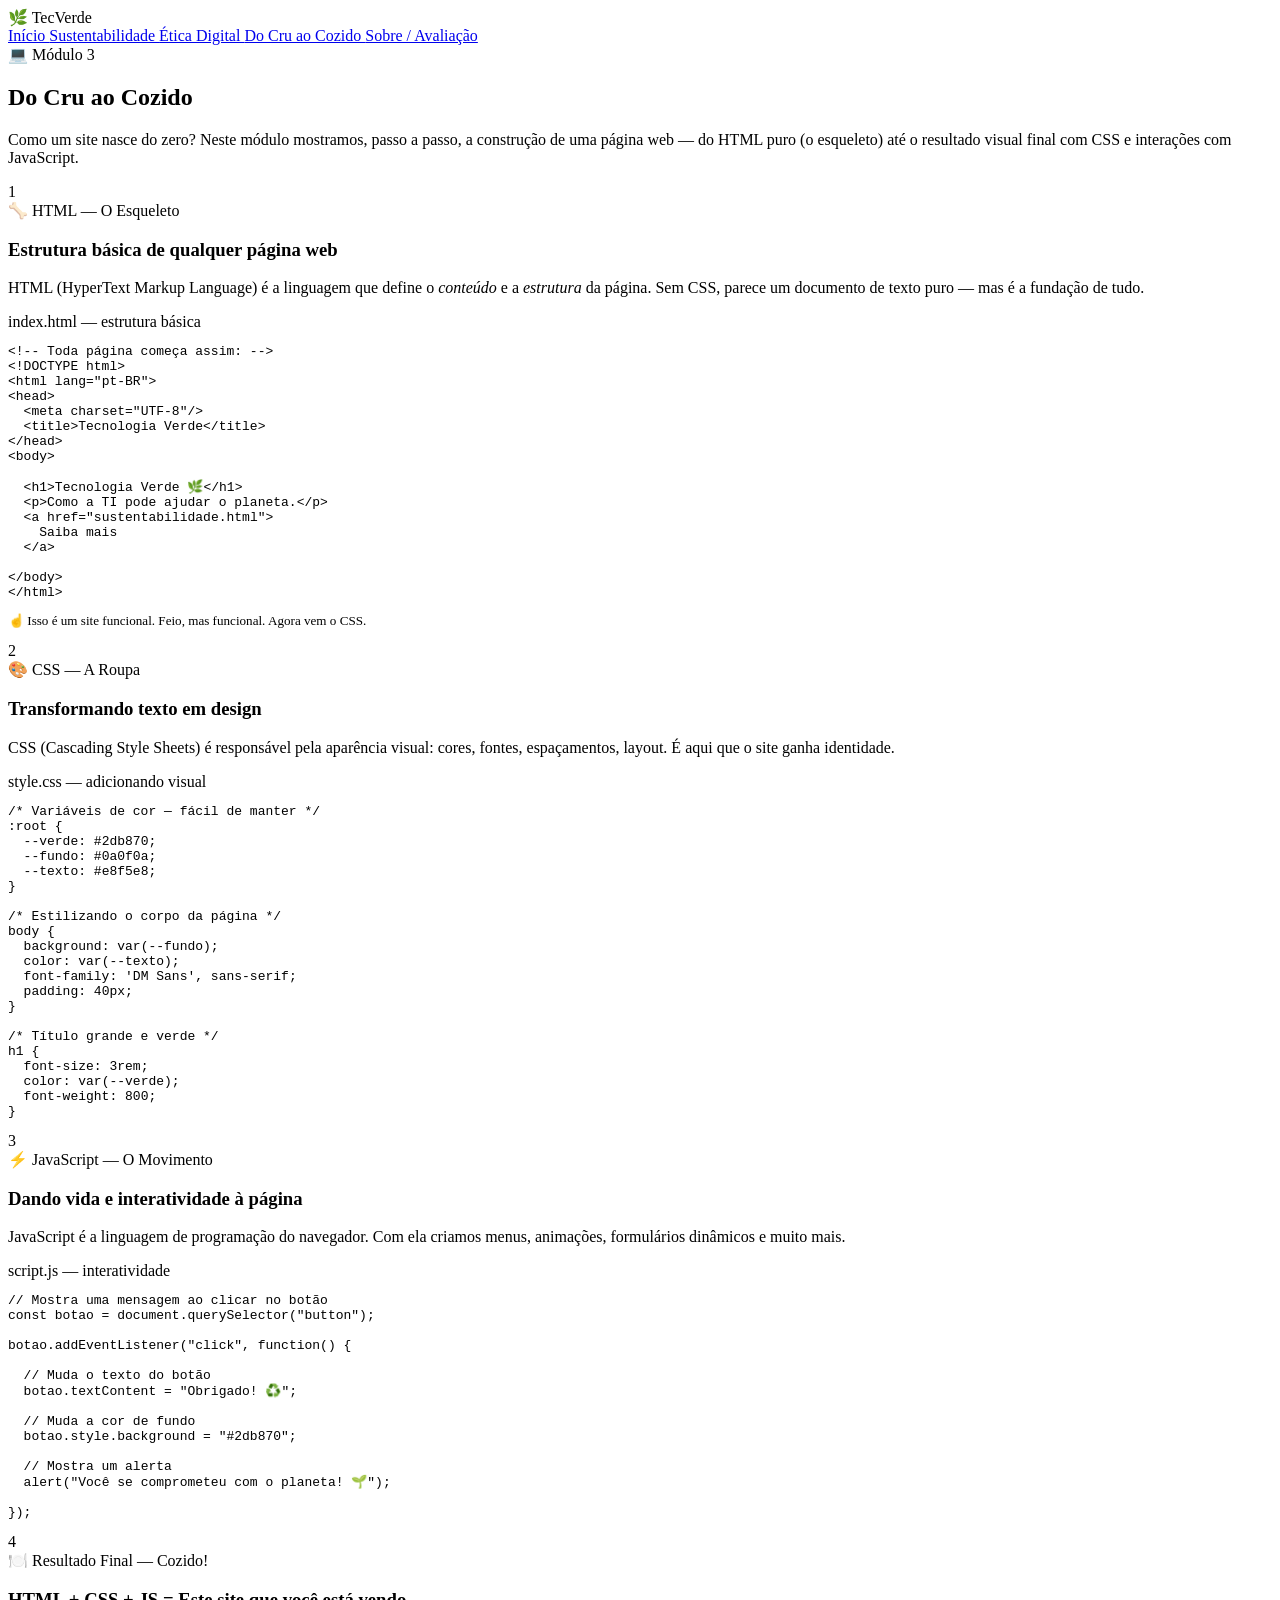
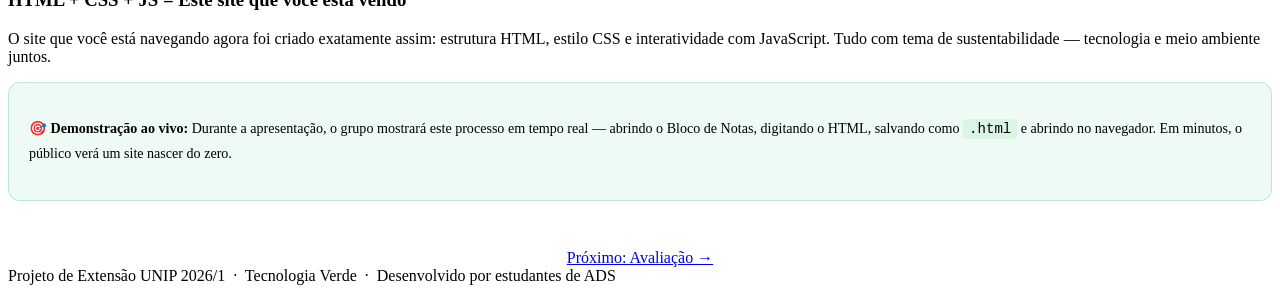
==== cru-ao-cozido.html @ 66eea5ff "Adicionando todos os arquivos HTML Aqui está cada aba do nosso projeto, separado em um arquivo HTML." ====
<!DOCTYPE html>
<html lang="pt-BR">
<head>
    <meta charset="UTF-8" />
    <meta name="viewport" content="width=device-width, initial-scale=1.0" />
    <title>Tecnologia Verde — Como a TI pode ajudar o planeta</title>
    <link href="https://fonts.googleapis.com/css2?family=Syne:wght@400;600;700;800&family=DM+Sans:ital,wght@0,300;0,400;0,500;1,300&display=swap" rel="stylesheet"/>
    <link rel="stylesheet" href="style.css" />
    <link rel="icon" type="image/png" href="plantar.png">
    <script src="script.js"></script>
  </head>
<body>
    <!-- ════════════════ NAV ════════════════ -->
    <nav>
      <div class="nav-logo">
        🌿 Tec<span>Verde</span>
      </div>
      <div class="nav-links">
        <a href="index.html" id="btn-inicio">
          Início
        </a>
        <a href="sustentabilidade.html" id="btn-sustentabilidade">
          Sustentabilidade
        </a>
        <a href="etica.html" id="btn-etica">
          Ética Digital
        </a>
        <a href="cru-ao-cozido.html" id="btn-html">
          Do Cru ao Cozido
        </a>
        <a href="sobre.html" id="btn-sobre">
          Sobre / Avaliação
        </a>
      </div>
    </nav>

    <!-- ════════════════ PÁGINA: DO CRU AO COZIDO ════════════════ -->
    <section class="pagina ativa" id="html">
      <div class="secao">
        <span class="secao-tag">💻 Módulo 3</span>
        <h2 class="secao-titulo">
          Do <span class="verde">Cru</span> ao Cozido
        </h2>
        <p class="secao-intro">
          Como um site nasce do zero? Neste módulo mostramos, passo a passo, a
          construção de uma página web — do HTML puro (o esqueleto) até o
          resultado visual final com CSS e interações com JavaScript.
        </p>

        <!-- ETAPA 1: HTML -->
        <div class="timeline anima">
          <div class="timeline-item">
            <div class="timeline-numero"><span>1</span></div>
            <div class="timeline-conteudo">
              <span class="tl-tag">🦴 HTML — O Esqueleto</span>
              <h3>Estrutura básica de qualquer página web</h3>
              <p>
                HTML (HyperText Markup Language) é a linguagem que define o
                <em>conteúdo</em> e a <em>estrutura</em> da página. Sem CSS,
                parece um documento de texto puro — mas é a fundação de tudo.
              </p>

              <div class="codigo-bloco" style="margin-top: 16px">
                <div class="codigo-header">
                  <span class="dot-r"></span><span class="dot-y"></span
                  ><span class="dot-g"></span>
                  <span class="codigo-label"
                    >index.html — estrutura básica</span
                  >
                </div>
                <pre><span class="c-comment">&lt;!-- Toda página começa assim: --&gt;</span>
<span class="c-tag">&lt;!DOCTYPE html&gt;</span>
<span class="c-tag">&lt;html</span> <span class="c-attr">lang</span>=<span class="c-val">"pt-BR"</span><span class="c-tag">&gt;</span>
<span class="c-tag">&lt;head&gt;</span>
  <span class="c-tag">&lt;meta</span> <span class="c-attr">charset</span>=<span class="c-val">"UTF-8"</span><span class="c-tag">/&gt;</span>
  <span class="c-tag">&lt;title&gt;</span>Tecnologia Verde<span class="c-tag">&lt;/title&gt;</span>
<span class="c-tag">&lt;/head&gt;</span>
<span class="c-tag">&lt;body&gt;</span>

  <span class="c-tag">&lt;h1&gt;</span>Tecnologia Verde 🌿<span class="c-tag">&lt;/h1&gt;</span>
  <span class="c-tag">&lt;p&gt;</span>Como a TI pode ajudar o planeta.<span class="c-tag">&lt;/p&gt;</span>
  <span class="c-tag">&lt;a</span> <span class="c-attr">href</span>=<span class="c-val">"sustentabilidade.html"</span><span class="c-tag">&gt;</span>
    Saiba mais
  <span class="c-tag">&lt;/a&gt;</span>

<span class="c-tag">&lt;/body&gt;</span>
<span class="c-tag">&lt;/html&gt;</span></pre>
              </div>
              <p
                style="
                  margin-top: 12px;
                  font-size: 0.82rem;
                  color: var(--texto-suave);
                "
              >
                ☝️ Isso é um site funcional. Feio, mas funcional. Agora vem o
                CSS.
              </p>
            </div>
          </div>

          <div class="timeline-item">
            <div class="timeline-numero"><span>2</span></div>
            <div class="timeline-conteudo">
              <span class="tl-tag">🎨 CSS — A Roupa</span>
              <h3>Transformando texto em design</h3>
              <p>
                CSS (Cascading Style Sheets) é responsável pela aparência
                visual: cores, fontes, espaçamentos, layout. É aqui que o site
                ganha identidade.
              </p>

              <div class="codigo-bloco" style="margin-top: 16px">
                <div class="codigo-header">
                  <span class="dot-r"></span><span class="dot-y"></span
                  ><span class="dot-g"></span>
                  <span class="codigo-label"
                    >style.css — adicionando visual</span
                  >
                </div>
                <pre><span class="c-comment">/* Variáveis de cor — fácil de manter */</span>
<span class="c-sel">:root</span> {
  <span class="c-prop">--verde</span>: <span class="c-num">#2db870</span>;
  <span class="c-prop">--fundo</span>: <span class="c-num">#0a0f0a</span>;
  <span class="c-prop">--texto</span>: <span class="c-num">#e8f5e8</span>;
}

<span class="c-comment">/* Estilizando o corpo da página */</span>
<span class="c-sel">body</span> {
  <span class="c-prop">background</span>: <span class="c-fn">var</span>(<span class="c-num">--fundo</span>);
  <span class="c-prop">color</span>: <span class="c-fn">var</span>(<span class="c-num">--texto</span>);
  <span class="c-prop">font-family</span>: <span class="c-val">'DM Sans'</span>, sans-serif;
  <span class="c-prop">padding</span>: <span class="c-num">40px</span>;
}

<span class="c-comment">/* Título grande e verde */</span>
<span class="c-sel">h1</span> {
  <span class="c-prop">font-size</span>: <span class="c-num">3rem</span>;
  <span class="c-prop">color</span>: <span class="c-fn">var</span>(<span class="c-num">--verde</span>);
  <span class="c-prop">font-weight</span>: <span class="c-num">800</span>;
}</pre>
              </div>
            </div>
          </div>

          <div class="timeline-item">
            <div class="timeline-numero"><span>3</span></div>
            <div class="timeline-conteudo">
              <span class="tl-tag">⚡ JavaScript — O Movimento</span>
              <h3>Dando vida e interatividade à página</h3>
              <p>
                JavaScript é a linguagem de programação do navegador. Com ela
                criamos menus, animações, formulários dinâmicos e muito mais.
              </p>

              <div class="codigo-bloco" style="margin-top: 16px">
                <div class="codigo-header">
                  <span class="dot-r"></span><span class="dot-y"></span
                  ><span class="dot-g"></span>
                  <span class="codigo-label">script.js — interatividade</span>
                </div>
                <pre><span class="c-comment">// Mostra uma mensagem ao clicar no botão</span>
<span class="c-kw">const</span> botao = document.<span class="c-fn">querySelector</span>(<span class="c-val">"button"</span>);

botao.<span class="c-fn">addEventListener</span>(<span class="c-val">"click"</span>, <span class="c-kw">function</span>() {

  <span class="c-comment">// Muda o texto do botão</span>
  botao.textContent = <span class="c-val">"Obrigado! ♻️"</span>;

  <span class="c-comment">// Muda a cor de fundo</span>
  botao.style.background = <span class="c-val">"#2db870"</span>;

  <span class="c-comment">// Mostra um alerta</span>
  <span class="c-fn">alert</span>(<span class="c-val">"Você se comprometeu com o planeta! 🌱"</span>);

});</pre>
              </div>
            </div>
          </div>

          <div class="timeline-item">
            <div class="timeline-numero"><span>4</span></div>
            <div class="timeline-conteudo">
              <span class="tl-tag">🍽️ Resultado Final — Cozido!</span>
              <h3>HTML + CSS + JS = Este site que você está vendo</h3>
              <p>
                O site que você está navegando agora foi criado exatamente
                assim: estrutura HTML, estilo CSS e interatividade com
                JavaScript. Tudo com tema de sustentabilidade — tecnologia e
                meio ambiente juntos.
              </p>

              <div
                style="
                  margin-top: 16px;
                  padding: 20px;
                  background: rgba(45, 184, 112, 0.08);
                  border: 1px solid rgba(45, 184, 112, 0.25);
                  border-radius: 12px;
                "
              >
                <p
                  style="
                    font-size: 0.88rem;
                    color: var(--texto-suave);
                    line-height: 1.7;
                  "
                >
                  🎯
                  <strong style="color: var(--branco)"
                    >Demonstração ao vivo:</strong
                  >
                  Durante a apresentação, o grupo mostrará este processo em
                  tempo real — abrindo o Bloco de Notas, digitando o HTML,
                  salvando como
                  <code
                    style="
                      color: var(--verde-claro);
                      background: rgba(45, 184, 112, 0.1);
                      padding: 2px 6px;
                      border-radius: 4px;
                    "
                    >.html</code
                  >
                  e abrindo no navegador. Em minutos, o público verá um site
                  nascer do zero.
                </p>
              </div>
            </div>
          </div>
        </div>

        <div style="margin-top: 48px; text-align: center">
          <a class="btn-primario" href="sobre.html">
            Próximo: Avaliação →
          </a>
        </div>
      </div>
    </section>
    <!-- ════════════════ FOOTER ════════════════ -->
    <footer>
      Projeto de Extensão <span>UNIP 2026/1</span> &nbsp;·&nbsp; Tecnologia
      Verde &nbsp;·&nbsp; Desenvolvido por estudantes de <span>ADS</span>
    </footer>
</body>
</html>
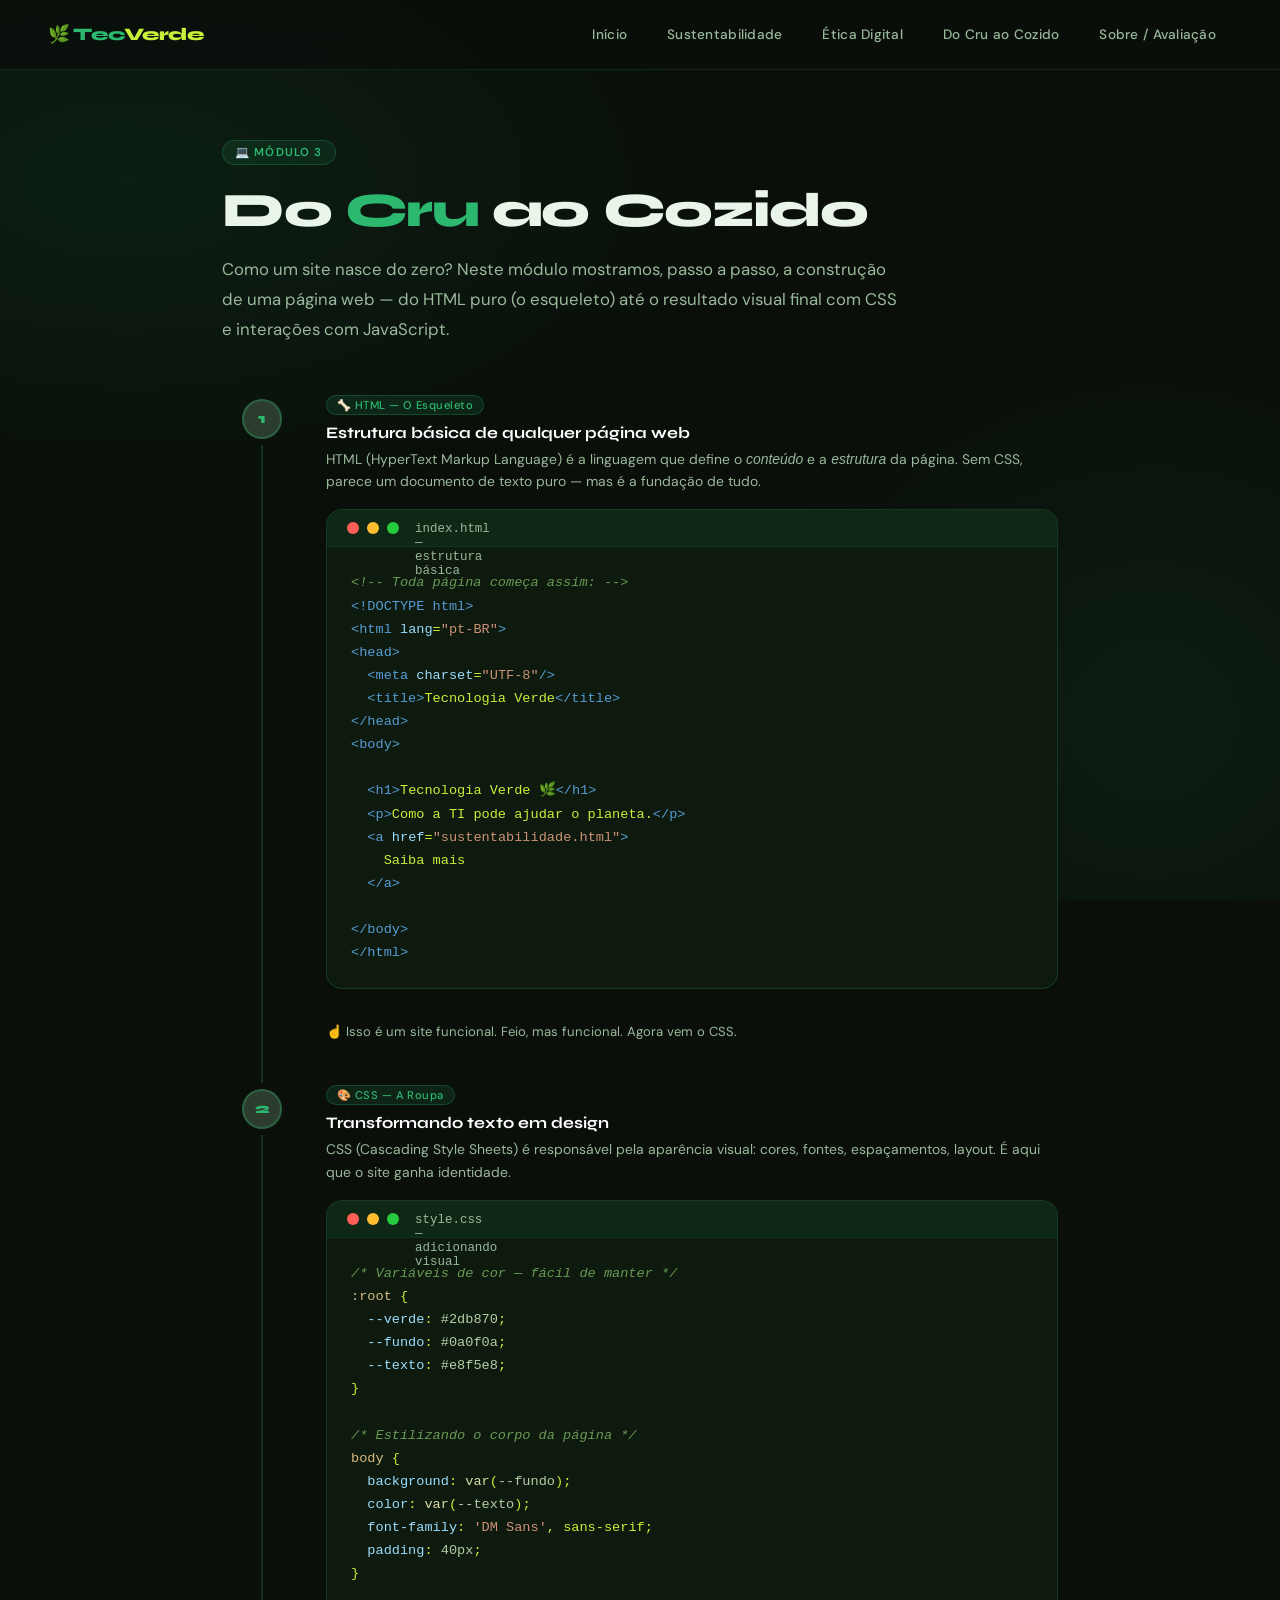
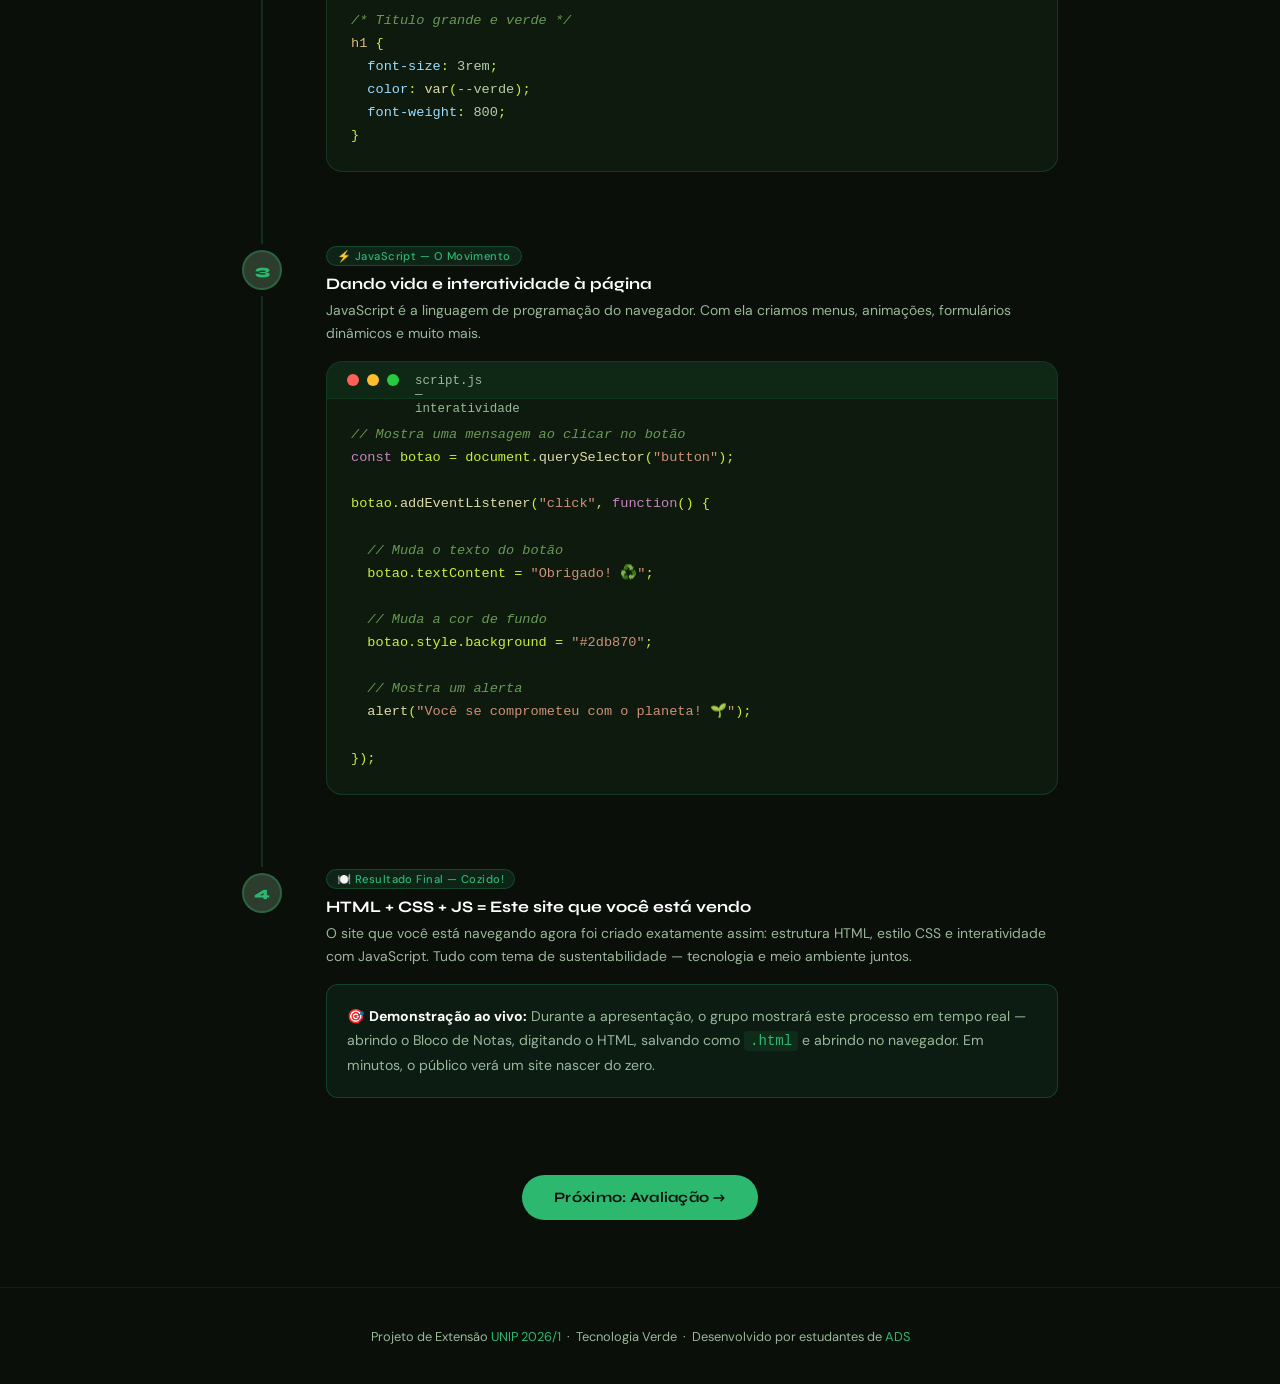
==== commit b093d9b0: "adicionando arquivos HTML" ====
--- a/cru-ao-cozido.html
+++ b/cru-ao-cozido.html
@@ -1,246 +1,246 @@
-<!DOCTYPE html>
-<html lang="pt-BR">
-<head>
-    <meta charset="UTF-8" />
-    <meta name="viewport" content="width=device-width, initial-scale=1.0" />
-    <title>Tecnologia Verde — Como a TI pode ajudar o planeta</title>
-    <link href="https://fonts.googleapis.com/css2?family=Syne:wght@400;600;700;800&family=DM+Sans:ital,wght@0,300;0,400;0,500;1,300&display=swap" rel="stylesheet"/>
-    <link rel="stylesheet" href="style.css" />
-    <link rel="icon" type="image/png" href="plantar.png">
-    <script src="script.js"></script>
-  </head>
-<body>
-    <!-- ════════════════ NAV ════════════════ -->
-    <nav>
-      <div class="nav-logo">
-        🌿 Tec<span>Verde</span>
-      </div>
-      <div class="nav-links">
-        <a href="index.html" id="btn-inicio">
-          Início
-        </a>
-        <a href="sustentabilidade.html" id="btn-sustentabilidade">
-          Sustentabilidade
-        </a>
-        <a href="etica.html" id="btn-etica">
-          Ética Digital
-        </a>
-        <a href="cru-ao-cozido.html" id="btn-html">
-          Do Cru ao Cozido
-        </a>
-        <a href="sobre.html" id="btn-sobre">
-          Sobre / Avaliação
-        </a>
-      </div>
-    </nav>
-
-    <!-- ════════════════ PÁGINA: DO CRU AO COZIDO ════════════════ -->
-    <section class="pagina ativa" id="html">
-      <div class="secao">
-        <span class="secao-tag">💻 Módulo 3</span>
-        <h2 class="secao-titulo">
-          Do <span class="verde">Cru</span> ao Cozido
-        </h2>
-        <p class="secao-intro">
-          Como um site nasce do zero? Neste módulo mostramos, passo a passo, a
-          construção de uma página web — do HTML puro (o esqueleto) até o
-          resultado visual final com CSS e interações com JavaScript.
-        </p>
-
-        <!-- ETAPA 1: HTML -->
-        <div class="timeline anima">
-          <div class="timeline-item">
-            <div class="timeline-numero"><span>1</span></div>
-            <div class="timeline-conteudo">
-              <span class="tl-tag">🦴 HTML — O Esqueleto</span>
-              <h3>Estrutura básica de qualquer página web</h3>
-              <p>
-                HTML (HyperText Markup Language) é a linguagem que define o
-                <em>conteúdo</em> e a <em>estrutura</em> da página. Sem CSS,
-                parece um documento de texto puro — mas é a fundação de tudo.
-              </p>
-
-              <div class="codigo-bloco" style="margin-top: 16px">
-                <div class="codigo-header">
-                  <span class="dot-r"></span><span class="dot-y"></span
-                  ><span class="dot-g"></span>
-                  <span class="codigo-label"
-                    >index.html — estrutura básica</span
-                  >
-                </div>
-                <pre><span class="c-comment">&lt;!-- Toda página começa assim: --&gt;</span>
-<span class="c-tag">&lt;!DOCTYPE html&gt;</span>
-<span class="c-tag">&lt;html</span> <span class="c-attr">lang</span>=<span class="c-val">"pt-BR"</span><span class="c-tag">&gt;</span>
-<span class="c-tag">&lt;head&gt;</span>
-  <span class="c-tag">&lt;meta</span> <span class="c-attr">charset</span>=<span class="c-val">"UTF-8"</span><span class="c-tag">/&gt;</span>
-  <span class="c-tag">&lt;title&gt;</span>Tecnologia Verde<span class="c-tag">&lt;/title&gt;</span>
-<span class="c-tag">&lt;/head&gt;</span>
-<span class="c-tag">&lt;body&gt;</span>
-
-  <span class="c-tag">&lt;h1&gt;</span>Tecnologia Verde 🌿<span class="c-tag">&lt;/h1&gt;</span>
-  <span class="c-tag">&lt;p&gt;</span>Como a TI pode ajudar o planeta.<span class="c-tag">&lt;/p&gt;</span>
-  <span class="c-tag">&lt;a</span> <span class="c-attr">href</span>=<span class="c-val">"sustentabilidade.html"</span><span class="c-tag">&gt;</span>
-    Saiba mais
-  <span class="c-tag">&lt;/a&gt;</span>
-
-<span class="c-tag">&lt;/body&gt;</span>
-<span class="c-tag">&lt;/html&gt;</span></pre>
-              </div>
-              <p
-                style="
-                  margin-top: 12px;
-                  font-size: 0.82rem;
-                  color: var(--texto-suave);
-                "
-              >
-                ☝️ Isso é um site funcional. Feio, mas funcional. Agora vem o
-                CSS.
-              </p>
-            </div>
-          </div>
-
-          <div class="timeline-item">
-            <div class="timeline-numero"><span>2</span></div>
-            <div class="timeline-conteudo">
-              <span class="tl-tag">🎨 CSS — A Roupa</span>
-              <h3>Transformando texto em design</h3>
-              <p>
-                CSS (Cascading Style Sheets) é responsável pela aparência
-                visual: cores, fontes, espaçamentos, layout. É aqui que o site
-                ganha identidade.
-              </p>
-
-              <div class="codigo-bloco" style="margin-top: 16px">
-                <div class="codigo-header">
-                  <span class="dot-r"></span><span class="dot-y"></span
-                  ><span class="dot-g"></span>
-                  <span class="codigo-label"
-                    >style.css — adicionando visual</span
-                  >
-                </div>
-                <pre><span class="c-comment">/* Variáveis de cor — fácil de manter */</span>
-<span class="c-sel">:root</span> {
-  <span class="c-prop">--verde</span>: <span class="c-num">#2db870</span>;
-  <span class="c-prop">--fundo</span>: <span class="c-num">#0a0f0a</span>;
-  <span class="c-prop">--texto</span>: <span class="c-num">#e8f5e8</span>;
-}
-
-<span class="c-comment">/* Estilizando o corpo da página */</span>
-<span class="c-sel">body</span> {
-  <span class="c-prop">background</span>: <span class="c-fn">var</span>(<span class="c-num">--fundo</span>);
-  <span class="c-prop">color</span>: <span class="c-fn">var</span>(<span class="c-num">--texto</span>);
-  <span class="c-prop">font-family</span>: <span class="c-val">'DM Sans'</span>, sans-serif;
-  <span class="c-prop">padding</span>: <span class="c-num">40px</span>;
-}
-
-<span class="c-comment">/* Título grande e verde */</span>
-<span class="c-sel">h1</span> {
-  <span class="c-prop">font-size</span>: <span class="c-num">3rem</span>;
-  <span class="c-prop">color</span>: <span class="c-fn">var</span>(<span class="c-num">--verde</span>);
-  <span class="c-prop">font-weight</span>: <span class="c-num">800</span>;
-}</pre>
-              </div>
-            </div>
-          </div>
-
-          <div class="timeline-item">
-            <div class="timeline-numero"><span>3</span></div>
-            <div class="timeline-conteudo">
-              <span class="tl-tag">⚡ JavaScript — O Movimento</span>
-              <h3>Dando vida e interatividade à página</h3>
-              <p>
-                JavaScript é a linguagem de programação do navegador. Com ela
-                criamos menus, animações, formulários dinâmicos e muito mais.
-              </p>
-
-              <div class="codigo-bloco" style="margin-top: 16px">
-                <div class="codigo-header">
-                  <span class="dot-r"></span><span class="dot-y"></span
-                  ><span class="dot-g"></span>
-                  <span class="codigo-label">script.js — interatividade</span>
-                </div>
-                <pre><span class="c-comment">// Mostra uma mensagem ao clicar no botão</span>
-<span class="c-kw">const</span> botao = document.<span class="c-fn">querySelector</span>(<span class="c-val">"button"</span>);
-
-botao.<span class="c-fn">addEventListener</span>(<span class="c-val">"click"</span>, <span class="c-kw">function</span>() {
-
-  <span class="c-comment">// Muda o texto do botão</span>
-  botao.textContent = <span class="c-val">"Obrigado! ♻️"</span>;
-
-  <span class="c-comment">// Muda a cor de fundo</span>
-  botao.style.background = <span class="c-val">"#2db870"</span>;
-
-  <span class="c-comment">// Mostra um alerta</span>
-  <span class="c-fn">alert</span>(<span class="c-val">"Você se comprometeu com o planeta! 🌱"</span>);
-
-});</pre>
-              </div>
-            </div>
-          </div>
-
-          <div class="timeline-item">
-            <div class="timeline-numero"><span>4</span></div>
-            <div class="timeline-conteudo">
-              <span class="tl-tag">🍽️ Resultado Final — Cozido!</span>
-              <h3>HTML + CSS + JS = Este site que você está vendo</h3>
-              <p>
-                O site que você está navegando agora foi criado exatamente
-                assim: estrutura HTML, estilo CSS e interatividade com
-                JavaScript. Tudo com tema de sustentabilidade — tecnologia e
-                meio ambiente juntos.
-              </p>
-
-              <div
-                style="
-                  margin-top: 16px;
-                  padding: 20px;
-                  background: rgba(45, 184, 112, 0.08);
-                  border: 1px solid rgba(45, 184, 112, 0.25);
-                  border-radius: 12px;
-                "
-              >
-                <p
-                  style="
-                    font-size: 0.88rem;
-                    color: var(--texto-suave);
-                    line-height: 1.7;
-                  "
-                >
-                  🎯
-                  <strong style="color: var(--branco)"
-                    >Demonstração ao vivo:</strong
-                  >
-                  Durante a apresentação, o grupo mostrará este processo em
-                  tempo real — abrindo o Bloco de Notas, digitando o HTML,
-                  salvando como
-                  <code
-                    style="
-                      color: var(--verde-claro);
-                      background: rgba(45, 184, 112, 0.1);
-                      padding: 2px 6px;
-                      border-radius: 4px;
-                    "
-                    >.html</code
-                  >
-                  e abrindo no navegador. Em minutos, o público verá um site
-                  nascer do zero.
-                </p>
-              </div>
-            </div>
-          </div>
-        </div>
-
-        <div style="margin-top: 48px; text-align: center">
-          <a class="btn-primario" href="sobre.html">
-            Próximo: Avaliação →
-          </a>
-        </div>
-      </div>
-    </section>
-    <!-- ════════════════ FOOTER ════════════════ -->
-    <footer>
-      Projeto de Extensão <span>UNIP 2026/1</span> &nbsp;·&nbsp; Tecnologia
-      Verde &nbsp;·&nbsp; Desenvolvido por estudantes de <span>ADS</span>
-    </footer>
-</body>
+<!DOCTYPE html>
+<html lang="pt-BR">
+<head>
+    <meta charset="UTF-8" />
+    <meta name="viewport" content="width=device-width, initial-scale=1.0" />
+    <title>Tecnologia Verde — Como a TI pode ajudar o planeta</title>
+    <link href="https://fonts.googleapis.com/css2?family=Syne:wght@400;600;700;800&family=DM+Sans:ital,wght@0,300;0,400;0,500;1,300&display=swap" rel="stylesheet"/>
+    <link rel="stylesheet" href="style.css" />
+    <link rel="icon" type="image/png" href="plantar.png">
+    <script src="script.js"></script>
+  </head>
+<body>
+    <!-- ════════════════ NAV ════════════════ -->
+    <nav>
+      <div class="nav-logo">
+        🌿 Tec<span>Verde</span>
+      </div>
+      <div class="nav-links">
+        <a href="index.html" id="btn-inicio">
+          Início
+        </a>
+        <a href="sustentabilidade.html" id="btn-sustentabilidade">
+          Sustentabilidade
+        </a>
+        <a href="etica.html" id="btn-etica">
+          Ética Digital
+        </a>
+        <a href="cru-ao-cozido.html" id="btn-html">
+          Do Cru ao Cozido
+        </a>
+        <a href="sobre.html" id="btn-sobre">
+          Sobre / Avaliação
+        </a>
+      </div>
+    </nav>
+
+    <!-- ════════════════ PÁGINA: DO CRU AO COZIDO ════════════════ -->
+    <section class="pagina ativa" id="html">
+      <div class="secao">
+        <span class="secao-tag">💻 Módulo 3</span>
+        <h2 class="secao-titulo">
+          Do <span class="verde">Cru</span> ao Cozido
+        </h2>
+        <p class="secao-intro">
+          Como um site nasce do zero? Neste módulo mostramos, passo a passo, a
+          construção de uma página web — do HTML puro (o esqueleto) até o
+          resultado visual final com CSS e interações com JavaScript.
+        </p>
+
+        <!-- ETAPA 1: HTML -->
+        <div class="timeline anima">
+          <div class="timeline-item">
+            <div class="timeline-numero"><span>1</span></div>
+            <div class="timeline-conteudo">
+              <span class="tl-tag">🦴 HTML — O Esqueleto</span>
+              <h3>Estrutura básica de qualquer página web</h3>
+              <p>
+                HTML (HyperText Markup Language) é a linguagem que define o
+                <em>conteúdo</em> e a <em>estrutura</em> da página. Sem CSS,
+                parece um documento de texto puro — mas é a fundação de tudo.
+              </p>
+
+              <div class="codigo-bloco" style="margin-top: 16px">
+                <div class="codigo-header">
+                  <span class="dot-r"></span><span class="dot-y"></span
+                  ><span class="dot-g"></span>
+                  <span class="codigo-label"
+                    >index.html — estrutura básica</span
+                  >
+                </div>
+                <pre><span class="c-comment">&lt;!-- Toda página começa assim: --&gt;</span>
+<span class="c-tag">&lt;!DOCTYPE html&gt;</span>
+<span class="c-tag">&lt;html</span> <span class="c-attr">lang</span>=<span class="c-val">"pt-BR"</span><span class="c-tag">&gt;</span>
+<span class="c-tag">&lt;head&gt;</span>
+  <span class="c-tag">&lt;meta</span> <span class="c-attr">charset</span>=<span class="c-val">"UTF-8"</span><span class="c-tag">/&gt;</span>
+  <span class="c-tag">&lt;title&gt;</span>Tecnologia Verde<span class="c-tag">&lt;/title&gt;</span>
+<span class="c-tag">&lt;/head&gt;</span>
+<span class="c-tag">&lt;body&gt;</span>
+
+  <span class="c-tag">&lt;h1&gt;</span>Tecnologia Verde 🌿<span class="c-tag">&lt;/h1&gt;</span>
+  <span class="c-tag">&lt;p&gt;</span>Como a TI pode ajudar o planeta.<span class="c-tag">&lt;/p&gt;</span>
+  <span class="c-tag">&lt;a</span> <span class="c-attr">href</span>=<span class="c-val">"sustentabilidade.html"</span><span class="c-tag">&gt;</span>
+    Saiba mais
+  <span class="c-tag">&lt;/a&gt;</span>
+
+<span class="c-tag">&lt;/body&gt;</span>
+<span class="c-tag">&lt;/html&gt;</span></pre>
+              </div>
+              <p
+                style="
+                  margin-top: 12px;
+                  font-size: 0.82rem;
+                  color: var(--texto-suave);
+                "
+              >
+                ☝️ Isso é um site funcional. Feio, mas funcional. Agora vem o
+                CSS.
+              </p>
+            </div>
+          </div>
+
+          <div class="timeline-item">
+            <div class="timeline-numero"><span>2</span></div>
+            <div class="timeline-conteudo">
+              <span class="tl-tag">🎨 CSS — A Roupa</span>
+              <h3>Transformando texto em design</h3>
+              <p>
+                CSS (Cascading Style Sheets) é responsável pela aparência
+                visual: cores, fontes, espaçamentos, layout. É aqui que o site
+                ganha identidade.
+              </p>
+
+              <div class="codigo-bloco" style="margin-top: 16px">
+                <div class="codigo-header">
+                  <span class="dot-r"></span><span class="dot-y"></span
+                  ><span class="dot-g"></span>
+                  <span class="codigo-label"
+                    >style.css — adicionando visual</span
+                  >
+                </div>
+                <pre><span class="c-comment">/* Variáveis de cor — fácil de manter */</span>
+<span class="c-sel">:root</span> {
+  <span class="c-prop">--verde</span>: <span class="c-num">#2db870</span>;
+  <span class="c-prop">--fundo</span>: <span class="c-num">#0a0f0a</span>;
+  <span class="c-prop">--texto</span>: <span class="c-num">#e8f5e8</span>;
+}
+
+<span class="c-comment">/* Estilizando o corpo da página */</span>
+<span class="c-sel">body</span> {
+  <span class="c-prop">background</span>: <span class="c-fn">var</span>(<span class="c-num">--fundo</span>);
+  <span class="c-prop">color</span>: <span class="c-fn">var</span>(<span class="c-num">--texto</span>);
+  <span class="c-prop">font-family</span>: <span class="c-val">'DM Sans'</span>, sans-serif;
+  <span class="c-prop">padding</span>: <span class="c-num">40px</span>;
+}
+
+<span class="c-comment">/* Título grande e verde */</span>
+<span class="c-sel">h1</span> {
+  <span class="c-prop">font-size</span>: <span class="c-num">3rem</span>;
+  <span class="c-prop">color</span>: <span class="c-fn">var</span>(<span class="c-num">--verde</span>);
+  <span class="c-prop">font-weight</span>: <span class="c-num">800</span>;
+}</pre>
+              </div>
+            </div>
+          </div>
+
+          <div class="timeline-item">
+            <div class="timeline-numero"><span>3</span></div>
+            <div class="timeline-conteudo">
+              <span class="tl-tag">⚡ JavaScript — O Movimento</span>
+              <h3>Dando vida e interatividade à página</h3>
+              <p>
+                JavaScript é a linguagem de programação do navegador. Com ela
+                criamos menus, animações, formulários dinâmicos e muito mais.
+              </p>
+
+              <div class="codigo-bloco" style="margin-top: 16px">
+                <div class="codigo-header">
+                  <span class="dot-r"></span><span class="dot-y"></span
+                  ><span class="dot-g"></span>
+                  <span class="codigo-label">script.js — interatividade</span>
+                </div>
+                <pre><span class="c-comment">// Mostra uma mensagem ao clicar no botão</span>
+<span class="c-kw">const</span> botao = document.<span class="c-fn">querySelector</span>(<span class="c-val">"button"</span>);
+
+botao.<span class="c-fn">addEventListener</span>(<span class="c-val">"click"</span>, <span class="c-kw">function</span>() {
+
+  <span class="c-comment">// Muda o texto do botão</span>
+  botao.textContent = <span class="c-val">"Obrigado! ♻️"</span>;
+
+  <span class="c-comment">// Muda a cor de fundo</span>
+  botao.style.background = <span class="c-val">"#2db870"</span>;
+
+  <span class="c-comment">// Mostra um alerta</span>
+  <span class="c-fn">alert</span>(<span class="c-val">"Você se comprometeu com o planeta! 🌱"</span>);
+
+});</pre>
+              </div>
+            </div>
+          </div>
+
+          <div class="timeline-item">
+            <div class="timeline-numero"><span>4</span></div>
+            <div class="timeline-conteudo">
+              <span class="tl-tag">🍽️ Resultado Final — Cozido!</span>
+              <h3>HTML + CSS + JS = Este site que você está vendo</h3>
+              <p>
+                O site que você está navegando agora foi criado exatamente
+                assim: estrutura HTML, estilo CSS e interatividade com
+                JavaScript. Tudo com tema de sustentabilidade — tecnologia e
+                meio ambiente juntos.
+              </p>
+
+              <div
+                style="
+                  margin-top: 16px;
+                  padding: 20px;
+                  background: rgba(45, 184, 112, 0.08);
+                  border: 1px solid rgba(45, 184, 112, 0.25);
+                  border-radius: 12px;
+                "
+              >
+                <p
+                  style="
+                    font-size: 0.88rem;
+                    color: var(--texto-suave);
+                    line-height: 1.7;
+                  "
+                >
+                  🎯
+                  <strong style="color: var(--branco)"
+                    >Demonstração ao vivo:</strong
+                  >
+                  Durante a apresentação, o grupo mostrará este processo em
+                  tempo real — abrindo o Bloco de Notas, digitando o HTML,
+                  salvando como
+                  <code
+                    style="
+                      color: var(--verde-claro);
+                      background: rgba(45, 184, 112, 0.1);
+                      padding: 2px 6px;
+                      border-radius: 4px;
+                    "
+                    >.html</code
+                  >
+                  e abrindo no navegador. Em minutos, o público verá um site
+                  nascer do zero.
+                </p>
+              </div>
+            </div>
+          </div>
+        </div>
+
+        <div style="margin-top: 48px; text-align: center">
+          <a class="btn-primario" href="sobre.html">
+            Próximo: Avaliação →
+          </a>
+        </div>
+      </div>
+    </section>
+    <!-- ════════════════ FOOTER ════════════════ -->
+    <footer>
+      Projeto de Extensão <span>UNIP 2026/1</span> &nbsp;·&nbsp; Tecnologia
+      Verde &nbsp;·&nbsp; Desenvolvido por estudantes de <span>ADS</span>
+    </footer>
+</body>
 </html>
--- a/style.css
+++ b/style.css
@@ -0,0 +1,856 @@
+/* ══════════════════════════════════════
+   VARIÁVEIS GLOBAIS
+   Paleta de cores e tokens do design
+══════════════════════════════════════ */
+:root {
+  --verde: #1a7a4a;
+  --verde-claro: #2db870;
+  --verde-neon: #39ff8a;
+  --preto: #0a0f0a;
+  --cinza-escuro: #111811;
+  --cinza: #1e2a1e;
+  --cinza-medio: #2d3d2d;
+  --texto: #e8f5e8;          /* cor principal do texto */
+  --texto-suave: #9ab89a;    /* texto secundário / placeholders */
+  --branco: #ffffff;
+  --amarelo: #c8f03a;
+  --azul: #3ab8c8;
+}
+
+/* 
+   RESET BÁSICO
+   Remove margens/paddings padrão do
+   navegador e aplica box-sizing global
+ */
+* {
+  margin: 0;
+  padding: 0;
+  box-sizing: border-box;
+}
+
+/* Rolagem suave ao navegar por âncoras */
+html {
+  scroll-behavior: smooth;
+}
+
+/* 
+   CORPO DA PÁGINA
+   Fonte, cor de fundo, cor do texto
+   e controle de overflow horizontal
+ */
+body {
+  font-family: "DM Sans", sans-serif;
+  background: var(--preto);
+  color: var(--texto);
+  min-height: 100vh;
+  overflow-x: hidden; /* evita scroll lateral indesejado */
+}
+
+/* 
+   FUNDO ANIMADO
+   Pseudo-elemento fixo que cria dois
+   gradientes radiais sobrepostos,
+   dando profundidade ao background
+ */
+body::before {
+  content: "";
+  position: fixed;
+  inset: 0; /* ocupa toda a viewport */
+  background:
+    radial-gradient(
+      ellipse 80% 60% at 10% 20%,       /* gradiente superior esquerdo */
+      rgba(26, 122, 74, 0.15) 0%,
+      transparent 60%
+    ),
+    radial-gradient(
+      ellipse 60% 80% at 90% 80%,       /* gradiente inferior direito */
+      rgba(45, 184, 112, 0.08) 0%,
+      transparent 60%
+    );
+  pointer-events: none; /* não bloqueia cliques */
+  z-index: 0;
+}
+
+/* 
+   NAVEGAÇÃO PRINCIPAL
+   Barra fixa no topo com blur de fundo
+   e borda sutil na parte inferior
+ */
+nav {
+  position: fixed;
+  top: 0;
+  left: 0;
+  right: 0;
+  z-index: 100; 
+  display: flex;
+  align-items: center;
+  justify-content: space-between;
+  padding: 18px 48px;
+  background: rgba(10, 15, 10, 0.85); 
+  backdrop-filter: blur(16px);         
+  border-bottom: 1px solid rgba(45, 184, 112, 0.15);
+}
+
+/* Logotipo da nav */
+.nav-logo {
+  font-family: "Syne", sans-serif;
+  font-weight: 800;
+  font-size: 1.1rem;
+  color: var(--verde-claro);
+  letter-spacing: -0.02em;
+  cursor: pointer;
+}
+/* Parte em destaque do logo (span interno) */
+.nav-logo span {
+  color: var(--amarelo);
+}
+
+/* Container dos links de navegação */
+.nav-links {
+  display: flex;
+  gap: 8px;
+}
+
+/* Links individuais da nav */
+.nav-links a {
+  text-decoration: none;
+  background: none;
+  border: none;
+  font-family: "DM Sans", sans-serif;
+  font-size: 0.85rem;
+  font-weight: 500;
+  color: var(--texto-suave);
+  padding: 8px 16px;
+  border-radius: 100px; 
+  cursor: pointer;
+  transition: all 0.2s;
+  letter-spacing: 0.02em;
+}
+/* Estado de hover e link ativo */
+.nav-links a:hover,
+.nav-links a.ativo {
+  background: rgba(45, 184, 112, 0.15);
+  color: var(--verde-claro);
+}
+
+/*
+   PÁGINAS / SEÇÕES PRINCIPAIS
+   Cada "página" fica oculta por padrão;
+   apenas a que tiver a classe .ativa
+   é exibida
+ */
+.pagina {
+  display: none;
+  min-height: 100vh;
+  position: relative;
+  z-index: 1;
+  padding-top: 80px; /* compensa a altura da nav fixa */
+}
+.pagina.ativa {
+  display: block;
+}
+
+/*
+   SEÇÃO HERO (INÍCIO)
+   Layout centralizado em coluna,
+   ocupa a viewport inteira
+*/
+#inicio {
+  display: none;
+  flex-direction: column;
+  align-items: center;
+  justify-content: center;
+  text-align: center;
+  padding: 120px 24px 80px;
+  min-height: 100vh;
+}
+#inicio.ativa {
+  display: flex;
+}
+
+/* Badge/etiqueta acima do título principal */
+.hero-badge {
+  display: inline-flex;
+  align-items: center;
+  gap: 8px;
+  background: rgba(45, 184, 112, 0.12);
+  border: 1px solid rgba(45, 184, 112, 0.3);
+  border-radius: 100px;
+  padding: 6px 16px;
+  font-size: 0.78rem;
+  color: var(--verde-claro);
+  font-weight: 500;
+  margin-bottom: 36px;
+  letter-spacing: 0.04em;
+  text-transform: uppercase;
+  animation: fadeDown 0.6s ease both;
+}
+/* Bolinha pulsante antes do texto do badge */
+.hero-badge::before {
+  content: "";
+  width: 6px;
+  height: 6px;
+  background: var(--verde-neon);
+  border-radius: 50%;
+  animation: pulso 2s infinite;
+}
+
+/* Animação de pulso da bolinha */
+@keyframes pulso {
+  0%, 100% { opacity: 1; transform: scale(1); }
+  50%       { opacity: 0.4; transform: scale(1.4); }
+}
+
+/* Título principal do hero */
+.hero-titulo {
+  font-family: "Syne", sans-serif;
+  font-size: clamp(2.8rem, 7vw, 5.5rem); /* fluido: min / preferido / max */
+  font-weight: 800;
+  line-height: 1;
+  letter-spacing: -0.04em;
+  margin-bottom: 24px;
+  animation: fadeUp 0.7s 0.1s ease both;
+}
+/* Trecho com gradiente de cor dentro do título */
+.hero-titulo .destaque {
+  background: linear-gradient(135deg, var(--verde-claro), var(--amarelo));
+  -webkit-background-clip: text;
+  -webkit-text-fill-color: transparent;
+  background-clip: text;
+}
+
+/* Subtítulo / descrição do hero */
+.hero-sub {
+  font-size: 1.15rem;
+  font-weight: 300;
+  color: var(--texto-suave);
+  max-width: 580px;
+  line-height: 1.7;
+  margin-bottom: 48px;
+  animation: fadeUp 0.7s 0.2s ease both;
+}
+
+/* Grupo de botões CTA */
+.hero-btns {
+  display: flex;
+  gap: 16px;
+  flex-wrap: wrap;
+  justify-content: center;
+  animation: fadeUp 0.7s 0.3s ease both;
+}
+
+/* Botão primário (fundo verde) */
+.btn-primario {
+  text-decoration: none;
+  background: var(--verde-claro);
+  color: var(--preto);
+  font-family: "Syne", sans-serif;
+  font-weight: 700;
+  font-size: 0.9rem;
+  padding: 14px 32px;
+  border-radius: 100px;
+  border: none;
+  cursor: pointer;
+  transition: all 0.2s;
+  letter-spacing: 0.02em;
+}
+.btn-primario:hover {
+  background: var(--verde-neon);
+  transform: translateY(-2px); /* leve flutuação no hover */
+}
+
+/* Botão secundário (contorno transparente) */
+.btn-secundario {
+  text-decoration: none;
+  background: transparent;
+  color: var(--texto);
+  font-family: "DM Sans", sans-serif;
+  font-weight: 500;
+  font-size: 0.9rem;
+  padding: 14px 32px;
+  border-radius: 100px;
+  border: 1px solid rgba(255, 255, 255, 0.15);
+  cursor: pointer;
+  transition: all 0.2s;
+}
+.btn-secundario:hover {
+  border-color: var(--verde-claro);
+  color: var(--verde-claro);
+}
+
+/* 
+   CARDS DO HERO
+   Grade de 3 colunas logo abaixo
+   dos botões CTA
+*/
+.hero-cards {
+  display: grid;
+  grid-template-columns: repeat(3, 1fr);
+  gap: 16px;
+  max-width: 800px;
+  width: 100%;
+  margin-top: 80px;
+  animation: fadeUp 0.7s 0.4s ease both;
+}
+/* Mobile: empilha em coluna única */
+@media (max-width: 640px) {
+  .hero-cards {
+    grid-template-columns: 1fr;
+  }
+}
+
+/* Card individual do hero */
+.hero-card {
+  background: rgba(30, 42, 30, 0.6);
+  border: 1px solid rgba(45, 184, 112, 0.15);
+  border-radius: 16px;
+  padding: 24px 20px;
+  text-align: left;
+  cursor: pointer;
+  transition: all 0.25s;
+}
+.hero-card:hover {
+  border-color: var(--verde-claro);
+  transform: translateY(-4px); /* levita ao passar o mouse */
+  background: rgba(30, 42, 30, 0.9);
+}
+.hero-card .icone {
+  font-size: 1.8rem;
+  margin-bottom: 12px;
+}
+.hero-card h3 {
+  font-family: "Syne", sans-serif;
+  font-size: 0.95rem;
+  font-weight: 700;
+  margin-bottom: 6px;
+  color: var(--branco);
+}
+.hero-card p {
+  font-size: 0.82rem;
+  color: var(--texto-suave);
+  line-height: 1.5;
+}
+
+/* 
+   SEÇÕES INTERNAS
+   Container centralizado com largura
+   máxima para o conteúdo das páginas
+ */
+.secao {
+  max-width: 900px;
+  margin: 0 auto;
+  padding: 60px 32px 80px;
+}
+
+/* Tag/etiqueta acima do título de cada seção */
+.secao-tag {
+  display: inline-block;
+  font-size: 0.72rem;
+  font-weight: 600;
+  letter-spacing: 0.1em;
+  text-transform: uppercase;
+  color: var(--verde-claro);
+  background: rgba(45, 184, 112, 0.1);
+  border: 1px solid rgba(45, 184, 112, 0.25);
+  padding: 4px 12px;
+  border-radius: 100px;
+  margin-bottom: 20px;
+}
+
+/* Título de cada seção interna */
+.secao-titulo {
+  font-family: "Syne", sans-serif;
+  font-size: clamp(2rem, 4vw, 3rem);
+  font-weight: 800;
+  letter-spacing: -0.03em;
+  line-height: 1.1;
+  margin-bottom: 16px;
+}
+/* Trecho em verde dentro do título */
+.secao-titulo .verde {
+  color: var(--verde-claro);
+}
+
+/* Parágrafo introdutório da seção */
+.secao-intro {
+  font-size: 1.05rem;
+  color: var(--texto-suave);
+  line-height: 1.8;
+  max-width: 680px;
+  margin-bottom: 48px;
+}
+
+/*
+   CARDS DE CONTEÚDO
+   Grade responsiva com colunas mínimas
+   de 260px
+ */
+.grid-cards {
+  display: grid;
+  gap: 20px;
+  grid-template-columns: repeat(auto-fit, minmax(260px, 1fr));
+}
+
+.card {
+  background: var(--cinza);
+  border: 1px solid rgba(45, 184, 112, 0.12);
+  border-radius: 20px;
+  padding: 28px 24px;
+  transition: all 0.25s;
+}
+.card:hover {
+  border-color: rgba(45, 184, 112, 0.4);
+  transform: translateY(-3px);
+}
+
+.card-emoji {
+  font-size: 2rem;
+  margin-bottom: 14px;
+  display: block;
+}
+.card h3 {
+  font-family: "Syne", sans-serif;
+  font-size: 1rem;
+  font-weight: 700;
+  margin-bottom: 10px;
+  color: var(--branco);
+}
+.card p {
+  font-size: 0.88rem;
+  color: var(--texto-suave);
+  line-height: 1.65;
+}
+
+/* Variações de destaque colorido para os cards */
+.card.destaque-verde  { border-color: rgba(45, 184, 112, 0.4);  background: rgba(26, 122, 74, 0.2); }
+.card.destaque-amarelo{ border-color: rgba(200, 240, 58, 0.3);  background: rgba(200, 240, 58, 0.06); }
+.card.destaque-azul   { border-color: rgba(58, 184, 200, 0.3);  background: rgba(58, 184, 200, 0.06); }
+
+/* 
+   BLOCO DE CÓDIGO
+   Simula um editor/terminal com
+   bolinhas coloridas no cabeçalho
+*/
+.codigo-bloco {
+  background: #0d1a0d;
+  border: 1px solid rgba(45, 184, 112, 0.2);
+  border-radius: 16px;
+  overflow: hidden;
+  margin: 32px 0;
+}
+.codigo-header {
+  display: flex;
+  align-items: center;
+  gap: 8px;
+  padding: 12px 20px;
+  background: rgba(45, 184, 112, 0.08);
+  border-bottom: 1px solid rgba(45, 184, 112, 0.1);
+}
+/* Bolinhas decorativas do "semáforo" de editor */
+.codigo-header span {
+  width: 12px;
+  height: 12px;
+  border-radius: 50%;
+}
+.dot-r { background: #ff5f56; } /* fechar */
+.dot-y { background: #ffbd2e; } /* minimizar */
+.dot-g { background: #27c93f; } /* maximizar */
+
+.codigo-label {
+  margin-left: 8px;
+  font-size: 0.78rem;
+  color: var(--texto-suave);
+  font-family: monospace;
+}
+
+/* Bloco de código em si */
+pre {
+  padding: 24px;
+  overflow-x: auto;
+  font-size: 0.85rem;
+  line-height: 1.7;
+  font-family: "Courier New", monospace;
+  color: #c8f03a;
+}
+
+/* Classes de syntax highlighting */
+.c-tag     { color: #569cd6; }  /* tags HTML/XML */
+.c-attr    { color: #9cdcfe; }  /* atributos */
+.c-val     { color: #ce9178; }  /* valores de atributos */
+.c-comment { color: #6a9955; font-style: italic; } /* comentários */
+.c-prop    { color: #9cdcfe; }  /* propriedades CSS/JS */
+.c-num     { color: #b5cea8; }  /* números */
+.c-sel     { color: #d7ba7d; }  /* seletores */
+.c-fn      { color: #dcdcaa; }  /* funções */
+.c-kw      { color: #c586c0; }  /* palavras-chave */
+
+/* 
+   LINHA DO TEMPO
+   Layout vertical com numeração circular e linha conectora
+ */
+.timeline {
+  display: flex;
+  flex-direction: column;
+  gap: 0;
+  margin: 40px 0;
+}
+.timeline-item {
+  display: grid; 
+  grid-template-columns: 80px 1fr; 
+  gap: 0;
+  position: relative;
+}
+/* Linha vertical conectando os itens (exceto o último) */
+.timeline-item:not(:last-child)::after {
+  content: "";
+  position: absolute;
+  left: 39px; 
+  top: 52px; 
+  bottom: 0; 
+  width: 2px; 
+  background: rgba(45, 184, 112, 0.2); 
+}
+.timeline-numero {
+  display: flex;
+  align-items: flex-start;
+  justify-content: center;
+  padding-top: 6px;
+}
+/* Círculo numerado */
+.timeline-numero span {
+  width: 40px;
+  height: 40px;
+  background: var(--cinza-medio);
+  border: 2px solid rgba(45, 184, 112, 0.3);
+  border-radius: 50%;
+  display: flex;
+  align-items: center;
+  justify-content: center;
+  font-family: "Syne", sans-serif;
+  font-weight: 800;
+  font-size: 0.9rem;
+  color: var(--verde-claro);
+  z-index: 1;
+  position: relative;
+}
+/* Conteúdo textual ao lado do número */
+.timeline-conteudo {
+  padding: 0 0 40px 24px;
+}
+.timeline-conteudo h3 {
+  font-family: "Syne", sans-serif;
+  font-weight: 700;
+  font-size: 1rem;
+  color: var(--branco);
+  margin-bottom: 6px;
+}
+.timeline-conteudo p {
+  font-size: 0.87rem;
+  color: var(--texto-suave);
+  line-height: 1.65;
+}
+/* Etiqueta colorida dentro de cada item da timeline */
+.timeline-conteudo .tl-tag {
+  display: inline-block;
+  font-size: 0.7rem;
+  background: rgba(45, 184, 112, 0.12);
+  border: 1px solid rgba(45, 184, 112, 0.25);
+  color: var(--verde-claro);
+  padding: 2px 10px;
+  border-radius: 100px;
+  margin-bottom: 8px;
+  font-weight: 500;
+  letter-spacing: 0.04em;
+}
+
+/* 
+   PÁGINA DE QR CODE
+   Caixa centralizada com input de URL
+   e exibição do QR gerado
+ */
+.qr-box {
+  display: flex;
+  flex-direction: column;
+  align-items: center;
+  gap: 24px;
+  background: var(--cinza);
+  border: 1px solid rgba(45, 184, 112, 0.2);
+  border-radius: 24px;
+  padding: 48px 40px;
+  text-align: center;
+  max-width: 480px;
+  margin: 0 auto;
+}
+
+/* Placeholder visual antes do QR ser gerado */
+.qr-placeholder {
+  width: 200px;
+  height: 200px;
+  background: var(--branco);
+  border-radius: 16px;
+  display: flex;
+  align-items: center;
+  justify-content: center;
+  flex-direction: column;
+  gap: 8px;
+  font-size: 0.8rem;
+  color: #555;
+  padding: 16px;
+  text-align: center;
+}
+.qr-placeholder svg {
+  width: 120px;
+  height: 120px;
+}
+
+.qr-instrucao {
+  font-size: 0.85rem;
+  color: var(--texto-suave);
+  line-height: 1.6;
+}
+
+/* Exibe o link gerado em formato de código */
+.qr-link {
+  font-size: 0.8rem;
+  color: var(--verde-claro);
+  word-break: break-all; /* quebra URLs longas */
+  background: rgba(45, 184, 112, 0.08);
+  padding: 8px 16px;
+  border-radius: 8px;
+  font-family: monospace;
+}
+
+/* Campo de input para digitar a URL */
+.input-link {
+  width: 100%;
+  padding: 12px 16px;
+  background: var(--cinza-escuro);
+  border: 1px solid rgba(45, 184, 112, 0.25);
+  border-radius: 10px;
+  color: var(--texto);
+  font-family: "DM Sans", sans-serif;
+  font-size: 0.9rem;
+  outline: none;
+  transition: border 0.2s;
+}
+.input-link:focus {
+  border-color: var(--verde-claro); /* borda acende ao focar */
+}
+.input-link::placeholder {
+  color: var(--texto-suave);
+}
+
+/* Botão de gerar QR */
+.btn-gerar {
+  background: var(--verde-claro);
+  color: var(--preto);
+  font-family: "Syne", sans-serif;
+  font-weight: 700;
+  font-size: 0.88rem;
+  padding: 12px 28px;
+  border-radius: 100px;
+  border: none;
+  cursor: pointer;
+  transition: all 0.2s;
+  width: 100%;
+}
+.btn-gerar:hover {
+  background: var(--verde-neon);
+}
+
+/* Imagem do QR gerado (oculta até ser criado) */
+#qr-gerado {
+  width: 200px;
+  height: 200px;
+  display: none;
+  border-radius: 12px;
+}
+
+/* 
+   SEÇÃO SOBRE O PROJETO
+   Grade 2x2 com informações do projeto
+*/
+.sobre-grid {
+  display: grid;
+  grid-template-columns: 1fr 1fr;
+  gap: 20px;
+  margin: 32px 0;
+}
+/* Mobile: empilha em coluna única */
+@media (max-width: 640px) {
+  .sobre-grid {
+    grid-template-columns: 1fr;
+  }
+}
+
+.sobre-item {
+  background: var(--cinza);
+  border-radius: 16px;
+  padding: 24px;
+  border: 1px solid rgba(45, 184, 112, 0.1);
+}
+.sobre-item h4 {
+  font-family: "Syne", sans-serif;
+  font-size: 0.85rem;
+  font-weight: 700;
+  color: var(--verde-claro);
+  text-transform: uppercase;
+  letter-spacing: 0.06em;
+  margin-bottom: 10px;
+}
+.sobre-item p,
+.sobre-item ul {
+  font-size: 0.87rem;
+  color: var(--texto-suave);
+  line-height: 1.7;
+}
+.sobre-item ul {
+  padding-left: 18px;
+}
+.sobre-item li {
+  margin-bottom: 4px;
+}
+
+/*
+   RODAPÉ
+*/
+footer {
+  text-align: center;
+  padding: 40px;
+  font-size: 0.8rem;
+  color: var(--texto-suave);
+  border-top: 1px solid rgba(45, 184, 112, 0.1);
+  position: relative;
+  z-index: 1;
+}
+footer span {
+  color: var(--verde-claro);
+}
+
+/*
+   ANIMAÇÕES GLOBAIS
+*/
+
+/* Sobe e aparece (entradas de baixo para cima) */
+@keyframes fadeUp {
+  from { opacity: 0; transform: translateY(24px); }
+  to   { opacity: 1; transform: translateY(0); }
+}
+
+/* Desce e aparece (entradas de cima para baixo) */
+@keyframes fadeDown {
+  from { opacity: 0; transform: translateY(-16px); }
+  to   { opacity: 1; transform: translateY(0); }
+}
+
+/* Classe utilitária para aplicar fadeUp em qualquer elemento */
+.anima   { animation: fadeUp 0.5s ease both; }
+.delay-1 { animation-delay: 0.1s; }
+.delay-2 { animation-delay: 0.2s; }
+.delay-3 { animation-delay: 0.3s; }
+
+/* Linha divisória horizontal */
+.divisor {
+  height: 1px;
+  background: rgba(45, 184, 112, 0.12);
+  margin: 40px 0;
+}
+
+/* 
+   Pills / Etiquetas inline coloridas
+.pill {
+  display: inline-block;
+  padding: 2px 10px;
+  border-radius: 100px;
+  font-size: 0.78rem;
+  font-weight: 600;
+}
+.pill-verde   { background: rgba(45, 184, 112, 0.15); color: var(--verde-claro); }
+.pill-amarelo { background: rgba(200, 240, 58, 0.12);  color: var(--amarelo); }
+.pill-azul    { background: rgba(58, 184, 200, 0.12);  color: var(--azul); }
+
+/*
+   LINHA DE ESTATÍSTICAS (STAT ROW)
+   Grade de 3 colunas com números
+   em destaque
+*/
+
+.stat-row {
+  display: grid;
+  grid-template-columns: repeat(3, 1fr);
+  gap: 16px;
+  margin: 32px 0;
+}
+/* Mobile: empilha em coluna única */
+@media (max-width: 520px) {
+  .stat-row {
+    grid-template-columns: 1fr;
+  }
+}
+
+.stat-box {
+  background: var(--cinza);
+  border-radius: 16px;
+  padding: 24px;
+  border: 1px solid rgba(45, 184, 112, 0.1);
+  text-align: center;
+}
+.stat-numero {
+  font-family: "Syne", sans-serif;
+  font-size: 2.2rem;
+  font-weight: 800;
+  color: var(--verde-claro);
+}
+.stat-label {
+  font-size: 0.82rem;
+  color: var(--texto-suave);
+  margin-top: 4px;
+}
+
+/*
+   INDICADOR DE SCROLL
+   Linha animada que sugere rolar a página
+ */
+.scroll-hint {
+  margin-top: 60px;
+  display: flex;
+  flex-direction: column;
+  align-items: center;
+  gap: 8px;
+  color: var(--texto-suave);
+  font-size: 0.78rem;
+  animation: fadeUp 1s 0.8s both;
+}
+/* Linha vertical que cresce e encolhe */
+.scroll-hint::after {
+  content: "";
+  width: 1px;
+  height: 40px;
+  background: linear-gradient(to bottom, var(--verde-claro), transparent);
+  animation: scroll-line 1.5s infinite;
+}
+@keyframes scroll-line {
+  0%  { transform: scaleY(0); transform-origin: top; }
+  50% { transform: scaleY(1); transform-origin: top; }
+  51% { transform: scaleY(1); transform-origin: bottom; }
+  100%{ transform: scaleY(0); transform-origin: bottom; }
+}
+
+/*
+   RESPONSIVIDADE — NAV (mobile)
+   */
+@media (max-width: 640px) {
+  nav {
+    padding: 14px 20px; /* reduz padding lateral */
+  }
+  .nav-links a {
+    padding: 6px 10px;
+    font-size: 0.78rem;
+  }
+  .secao {
+    padding: 40px 20px 60px;
+  }
+  .hero-titulo {
+    font-size: 2.4rem; /* título menor em mobile */
+  }
+}
